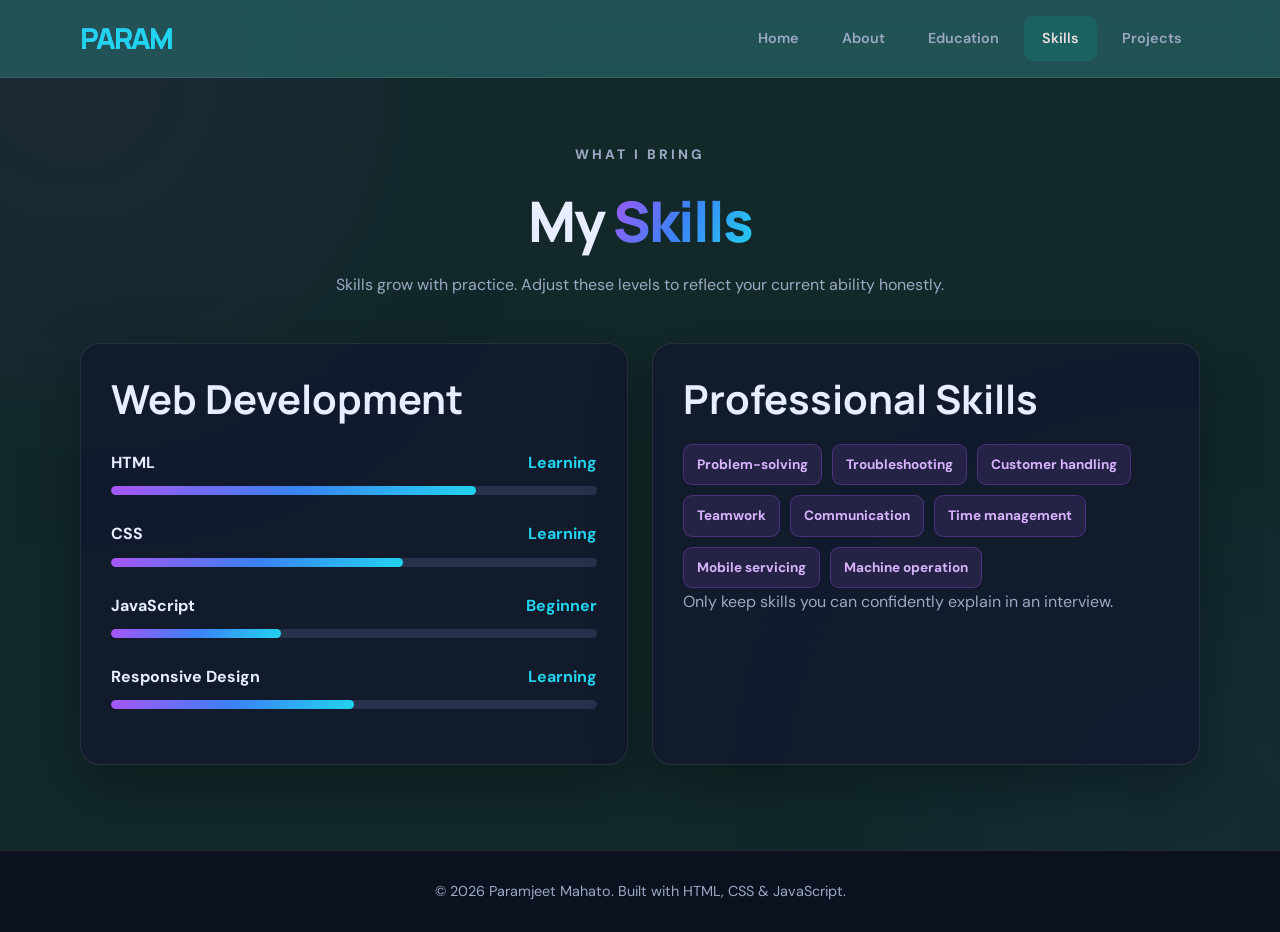
==== skills.html @ 2ce36406 "add about" ====
<!DOCTYPE html>
<html lang="en">
<head>
  <meta charset="UTF-8"><meta name="viewport" content="width=device-width, initial-scale=1.0">
  <title>Skills | Paramjeet Mahato</title><link rel="stylesheet" href="style.css"><script src="script.js" defer></script>
</head>
<body>
  <header class="site-header"><a class="logo" href="index.html"><span>PARAM</span></a><button class="menu-toggle" aria-label="Toggle navigation" aria-expanded="false">☰</button>
    <nav class="nav-links" aria-label="Main navigation"><a href="index.html">Home</a><a href="about.html">About</a><a href="education.html">Education</a><a class="active" href="skills.html">Skills</a><a href="projects.html">Projects</a></nav>
  </header>
  <main class="container page-content">
    <section class="page-title"><p class="eyebrow">WHAT I BRING</p><h1>My <span>Skills</span></h1><p>Skills grow with practice. Adjust these levels to reflect your current ability honestly.</p></section>
    <section class="skills-layout">
      <article class="panel"><h2>Web Development</h2>
        <div class="skill-row"><div class="skill-label"><span>HTML</span><span>Learning</span></div><div class="skill-track"><span style="width:75%"></span></div></div>
        <div class="skill-row"><div class="skill-label"><span>CSS</span><span>Learning</span></div><div class="skill-track"><span style="width:60%"></span></div></div>
        <div class="skill-row"><div class="skill-label"><span>JavaScript</span><span>Beginner</span></div><div class="skill-track"><span style="width:35%"></span></div></div>
        <div class="skill-row"><div class="skill-label"><span>Responsive Design</span><span>Learning</span></div><div class="skill-track"><span style="width:50%"></span></div></div>
      </article>
      <article class="panel"><h2>Professional Skills</h2><div class="chips"><span>Problem-solving</span><span>Troubleshooting</span><span>Customer handling</span><span>Teamwork</span><span>Communication</span><span>Time management</span><span>Mobile servicing</span><span>Machine operation</span></div><p class="muted small-note">Only keep skills you can confidently explain in an interview.</p></article>
    </section>
  </main>
  <footer class="site-footer"><p>© <span class="year"></span> Paramjeet Mahato. Built with HTML, CSS &amp; JavaScript.</p></footer>
</body>
</html>
---- style.css ----
/* =========================================
   PARAMJEET MAHATO
   PREMIUM DEVELOPER PORTFOLIO
========================================= */

@import url('https://fonts.googleapis.com/css2?family=DM+Sans:wght@400;500;600;700;800&family=Manrope:wght@400;500;600;700;800&display=swap');

:root {
    --bg: #122829;
    --bg2: #c2c5d1;
    --card: #e9ebf0;

    --white: #ffffff;
    --text: #e8edff;
    --muted: #9ca9c4;

    --purple: #a855f7;
    --blue: #3b82f6;
    --cyan: #22d3ee;
    --pink: #ec4899;

    --gradient: linear-gradient(
        120deg,
        #a855f7,
        #3b82f6,
        #22d3ee
    );

    --border: rgba(255,255,255,.09);
    --shadow: 0 20px 60px rgba(0,0,0,.3);
}

/* RESET */

* {
    margin: 0;
    padding: 0;
    box-sizing: border-box;
}

html {
    scroll-behavior: smooth;
    scroll-padding-top: 90px;
}

body {
    background: var(--bg);
    color: var(--text);
    font-family: 'DM Sans', sans-serif;
    line-height: 1.7;
    overflow-x: hidden;
}

img {
    max-width: 100%;
    display: block;
}

a {
    text-decoration: none;
    color: inherit;
}

button {
    font: inherit;
}

.container {
    width: min(1120px, calc(100% - 48px));
    margin-inline: auto;
}

/* BACKGROUND EFFECT */

body::before {
    content: "";
    position: fixed;
    width: 350px;
    height: 350px;
    background: var(--purple);
    filter: blur(150px);
    opacity: .13;
    top: -100px;
    left: -100px;
    pointer-events: none;
    z-index: -1;
}

body::after {
    content: "";
    position: fixed;
    width: 350px;
    height: 350px;
    background: var(--blue);
    filter: blur(150px);
    opacity: .12;
    right: -100px;
    bottom: -100px;
    pointer-events: none;
    z-index: -1;
}

/* HEADINGS */

h1, h2, h3 {
    font-family: 'Manrope', sans-serif;
    line-height: 1.25;
}

h1 {
    font-size: clamp(2.5rem, 7vw, 4.7rem);
    font-weight: 800;
    letter-spacing: -2px;
}

h2 {
    font-size: clamp(1.7rem, 4vw, 2.5rem);
}

h3 {
    font-size: 1.2rem;
}

/* HEADER */

.site-header {
    min-height: 78px;
    display: flex;
    align-items: center;
    justify-content: space-between;

    padding-inline: max(24px, calc((100% - 1120px)/2));

    position: sticky;
    top: 0;
    z-index: 999;

    background: rgba(36, 88, 90, 0.88);
    backdrop-filter: blur(20px);

    border-bottom: 1px solid var(--border);
}

.logo {
    font-family: 'Manrope', sans-serif;
    font-size: 1.8rem;
    font-weight: 800;
    letter-spacing: -2px;

    background: var(--gradient);
    background-clip: text;
    -webkit-background-clip: text;
    color: transparent;
}

.logo span {
    color: var(--cyan);
}

/* NAVIGATION */

.nav-links {
    display: flex;
    align-items: end;
    gap: 7px;
}

.nav-links a {
    color: var(--muted);
    font-size: .9rem;
    font-weight: 600;

    padding: 10px 18px;
    border-radius: 9px;

    transition: var(--text) ;
}

.nav-links a:hover,
.nav-links a.active {
    color: rgb(236, 221, 221);
    background: rgba(15, 187, 178, 0.15);
}

/* MOBILE MENU BUTTON */

.menu-toggle {
    display: none;
    color: white;
    background: var(--card);

    border: 1px solid var(--border);
    border-radius: 10px;

    padding: 8px 13px;
    font-size: 1.5rem;
    cursor: pointer;
}

/* HERO */

.hero {
    min-height: 650px;

    display: grid;
    grid-template-columns: 1.35fr .85fr;

    align-items: center;
    gap: 65px;

    padding-block: 85px;
}

.eyebrow {
    color: var(--cyan);
    font-size: .85rem;
    font-weight: 800;
    letter-spacing: 3px;
    margin-bottom: 20px;
}

.hero h1 {
    margin-bottom: 20px;
}

.hero h1 span {
    background: var(--gradient);
    background-clip: text;
    -webkit-background-clip: text;
    color: transparent;
}

.hero h2 {
    color: #17cfcf;
    font-size: clamp(1.1rem, 2.5vw, 1.5rem);
    margin-bottom: 18px;
}

.lead {
    color: var(--muted);
    max-width: 600px;
    font-size: 1.05rem;
}

/* BUTTONS */

.hero-actions {
    display: flex;
    flex-wrap: wrap;
    gap: 14px;
    margin: 30px 0;
}

.btn {
    display: inline-flex;
    align-items: center;
    justify-content: center;

    padding: 13px 24px;
    border-radius: 12px;

    background: var(--gradient);
    color: white;

    font-weight: 700;
    border: 1px solid transparent;

    transition: .3s;
}

.btn:hover {
    transform: translateY(-4px);
    box-shadow: 0 10px 30px rgba(168,85,247,.3);
}

.btn-outline {
    background: transparent;
    border-color: var(--purple);
    color: white;
}

.btn-outline:hover {
    background: var(--gradient);
}

/* QUICK FACTS */

.quick-facts {
    display: flex;
    flex-wrap: wrap;
    gap: 35px;
}

.quick-facts div {
    display: flex;
    flex-direction: column;
}

.quick-facts strong {
    color: white;
    font-size: 1rem;
}

.quick-facts small {
    color: var(--muted);
}

/* PROFILE CARD */

.profile-card {
    position: relative;
    overflow: hidden;
    text-align: center;
    padding: 35px 25px;

    background: linear-gradient(
        145deg,
        #112b25,
        #0a5268
    );

    border: 1px solid rgba(168,85,247,.25);
    border-radius: 25px;

    box-shadow: var(--shadow);
    transition: .4s;
}

.profile-card:hover {
    transform: translateY(-8px);
    box-shadow: 0 20px 60px rgba(168,85,247,.15);
}

.profile-card::before {
    content: "";
    position: absolute;
    width: 200px;
    height: 200px;
    background: var(--purple);
    filter: blur(100px);
    opacity: .2;
    top: -100px;
    left: 50%;
    transform: translateX(-50%);
}

.avatar {
    width: 145px;
    height: 145px;

    object-fit: cover;
    border-radius: 50%;

    border: 4px solid var(--purple);
    box-shadow: 0 0 35px rgba(168,85,247,.35);

    margin: 10px auto 25px;
}

.card-label {
    color: var(--cyan);
    font-size: .75rem;
    letter-spacing: 3px;
    font-weight: 800;
    margin-bottom: 12px;
}

.profile-card p:not(.card-label) {
    color: var(--muted);
}

.status {
    display: inline-flex;
    align-items: center;
    gap: 8px;

    padding: 8px 15px;
    border-radius: 30px;

    background: rgba(34,197,94,.12);
    color: #4ade80;

    font-size: .8rem;
    font-weight: 700;
}

.status i {
    width: 8px;
    height: 8px;
    background: #4ade80;
    border-radius: 50%;
}

/* SECTIONS */

.section {
    padding: 85px 0;
}

.soft-bg {
    background: rgba(168,85,247,.055);
    border-block: 1px solid var(--border);
}

.section-heading {
    text-align: center;
    max-width: 700px;
    margin: 0 auto 45px;
}

.section-heading h2 {
    margin-bottom: 15px;
}

.section-heading h2 span {
    background: var(--gradient);
    background-clip: text;
    -webkit-background-clip: text;
    color: transparent;
}

.section-heading p {
    color: var(--muted);
}

/* CARDS */

.cards {
    display: grid;
    gap: 24px;
}

.cards.three {
    grid-template-columns: repeat(3, minmax(0,1fr));
}

.cards.two {
    grid-template-columns: repeat(2, minmax(0,1fr));
}

.card,
.panel,
.project-card {
    background: rgba(18,26,45,.9);
    border: 1px solid var(--border);
    border-radius: 20px;

    box-shadow: var(--shadow);
    transition: .3s;
}

.card {
    padding: 30px;
}

.card:hover,
.project-card:hover {
    transform: translateY(-7px);
    border-color: var(--purple);
}

.card h3 {
    margin-bottom: 12px;
}

.card p {
    color: var(--muted);
    margin: 0;
}

.icon {
    width: 55px;
    height: 55px;

    display: grid;
    place-items: center;

    background: linear-gradient(
        135deg,
        rgba(168,85,247,.2),
        rgba(34,211,238,.2)
    );

    color: var(--cyan);
    border-radius: 15px;

    font-size: 1.7rem;
    margin-bottom: 20px;
}

/* ABOUT PAGE */

.page-content {
    padding-block: 65px 85px;
}

.page-title {
    text-align: center;
    max-width: 750px;
    margin: 0 auto 45px;
}

.page-title h1 {
    font-size: clamp(2.3rem,5vw,3.5rem);
    margin-bottom: 15px;
}

.page-title h1 span {
    background: var(--gradient);
    background-clip: text;
    -webkit-background-clip: text;
    color: transparent;
}

.page-title p {
    color: var(--muted);
}

.about-grid {
    display: grid;
    grid-template-columns: 1.5fr 1fr;
    gap: 24px;
}

.panel {
    padding: 30px;
}

.panel h2 {
    margin-bottom: 18px;
}

.panel p {
    color: var(--muted);
}

.highlight-panel {
    background: linear-gradient(
        135deg,
        rgba(168,85,247,.15),
        rgba(59,130,246,.10)
    );
}

.check-list {
    padding-left: 20px;
}

.check-list li {
    padding: 8px 0;
    color: var(--muted);
}

/* SKILLS */

.skills-layout {
    display: grid;
    grid-template-columns: repeat(2,minmax(0,1fr));
    gap: 24px;
}

.skill-row {
    margin: 25px 0;
}

.skill-label {
    display: flex;
    justify-content: space-between;
    gap: 10px;
    font-weight: 700;
    margin-bottom: 10px;
}

.skill-label span:last-child {
    color: var(--cyan);
}

.skill-track {
    height: 9px;
    background: #26314c;
    border-radius: 20px;
    overflow: hidden;
}

.skill-track span {
    display: block;
    height: 100%;
    background: var(--gradient);
    border-radius: 20px;
}

.chips {
    display: flex;
    flex-wrap: wrap;
    gap: 10px;
    margin-top: 20px;
}

.chips span {
    background: rgba(168,85,247,.13);
    border: 1px solid rgba(168,85,247,.3);
    color: #d8b4fe;

    padding: 8px 13px;
    border-radius: 9px;

    font-size: .85rem;
    font-weight: 700;
}

/* PROJECTS */

.project-card {
    overflow: hidden;
}

.project-visual {
    min-height: 190px;
    padding: 25px;

    display: flex;
    flex-direction: column;
    justify-content: space-between;

    color: white;
}

.project-visual span {
    font-size: .8rem;
    font-weight: 800;
}

.project-visual strong {
    font-family: 'Manrope',sans-serif;
    font-size: 1.8rem;
}

.visual-one {
    background: linear-gradient(135deg,#7c3aed,#c084fc);
}

.visual-two {
    background: linear-gradient(135deg,#047857,#34d399);
}

.visual-three {
    background: linear-gradient(135deg,#be185d,#f472b6);
}

.visual-four {
    background: linear-gradient(135deg,#0369a1,#38bdf8);
}

.project-body {
    padding: 25px;
}

.project-body p {
    color: var(--muted);
}

.project-status {
    display: inline-block;
    color: var(--cyan);
    font-size: .8rem;
    font-weight: 700;
    margin-top: 12px;
}

/* CONTACT */

.contact-panel {
    margin-top: 25px;
}

.contact-items {
    display: flex;
    flex-wrap: wrap;
    gap: 12px;
}

.contact-items p {
    background: rgba(168,85,247,.1);
    border: 1px solid var(--border);
    border-radius: 10px;
    padding: 10px 14px;
    color: #d8b4fe;
    overflow-wrap: anywhere;
}

/* TIMELINE */

.timeline {
    max-width: 850px;
    margin: auto;
    border-left: 2px solid var(--purple);
    padding-left: 28px;
}

.timeline-item {
    position: relative;
    margin-bottom: 25px;
}

.timeline-dot {
    position: absolute;
    left: -36px;
    top: 35px;

    width: 15px;
    height: 15px;

    background: var(--cyan);
    border: 3px solid var(--purple);
    border-radius: 50%;
}

/* FOOTER */

.site-footer {
    padding: 28px 20px;
    text-align: center;

    background: #0c1120;
    border-top: 1px solid var(--border);

    color: var(--muted);
    font-size: .9rem;
}

.site-footer p {
    margin: 0;
}

/* CALL TO ACTION */

.callout {
    display: flex;
    align-items: center;
    justify-content: space-between;
    gap: 25px;
    padding-block: 65px;
}

.callout p {
    color: var(--muted);
}

/* =========================================
   TABLET RESPONSIVE
========================================= */

@media (max-width: 900px) {

    .hero {
        grid-template-columns: 1fr;
        gap: 45px;
    }

    .profile-card {
        max-width: 460px;
        width: 100%;
        margin-inline: auto;
    }

    .cards.three {
        grid-template-columns: repeat(2,minmax(0,1fr));
    }

    .about-grid {
        grid-template-columns: 1fr;
    }

}

/* =========================================
   MOBILE RESPONSIVE
========================================= */

@media (max-width: 680px) {

    .container {
        width: calc(100% - 32px);
    }

    .site-header {
        min-height: 68px;
        padding-inline: 16px;
    }

    .logo {
        font-size: 1.5rem;
    }

    .menu-toggle {
        display: block;
    }

    .nav-links {
        display: none;

        position: absolute;
        top: 67px;
        left: 0;
        right: 0;

        padding: 15px 16px 20px;

        background: #111a2e;
        border-bottom: 1px solid var(--border);

        flex-direction: column;
        align-items: stretch;
        gap: 5px;
    }

    .nav-links.open {
        display: flex;
    }

    .nav-links a {
        display: block;
        padding: 12px 15px;
        font-size: .95rem;
    }

    .hero {
        min-height: auto;
        padding-block: 55px;
        gap: 35px;
    }

    .hero h1 {
        font-size: clamp(2.3rem,10vw,3.4rem);
        letter-spacing: -1.5px;
    }

    .hero h2 {
        font-size: 1.15rem;
    }

    .lead {
        font-size: .98rem;
    }

    .hero-actions {
        gap: 10px;
    }

    .hero-actions .btn {
        flex: 1 1 140px;
        padding: 12px 14px;
    }

    .quick-facts {
        gap: 20px;
    }

    .profile-card {
        padding: 28px 18px;
    }

    .avatar {
        width: 125px;
        height: 125px;
    }

    .section {
        padding: 60px 0;
    }

    .section-heading {
        margin-bottom: 30px;
    }

    .cards.three,
    .cards.two {
        grid-template-columns: 1fr;
        gap: 18px;
    }

    .card,
    .panel {
        padding: 23px;
    }

    .skills-layout {
        grid-template-columns: 1fr;
    }

    .page-content {
        padding-block: 40px 60px;
    }

    .page-title {
        margin-bottom: 35px;
    }

    .contact-items {
        flex-direction: column;
    }

    .timeline {
        padding-left: 22px;
        margin-left: 10px;
    }

    .timeline-dot {
        left: -30px;
    }

    .callout {
        align-items: flex-start;
        flex-direction: column;
        padding-block: 45px;
    }

}

/* SMALL MOBILE */

@media (max-width: 380px) {

    .container {
        width: calc(100% - 24px);
    }

    .hero h1 {
        font-size: 2.2rem;
    }

    .quick-facts {
        gap: 14px;
    }

    .profile-card {
        padding: 24px 15px;
    }

    .btn {
        font-size: .85rem;
    }

}

/* ACCESSIBILITY */

@media (prefers-reduced-motion: reduce) {
    *,
    *::before,
    *::after {
        scroll-behavior: auto !important;
        animation: none !important;
        transition: none !important;
    }
}
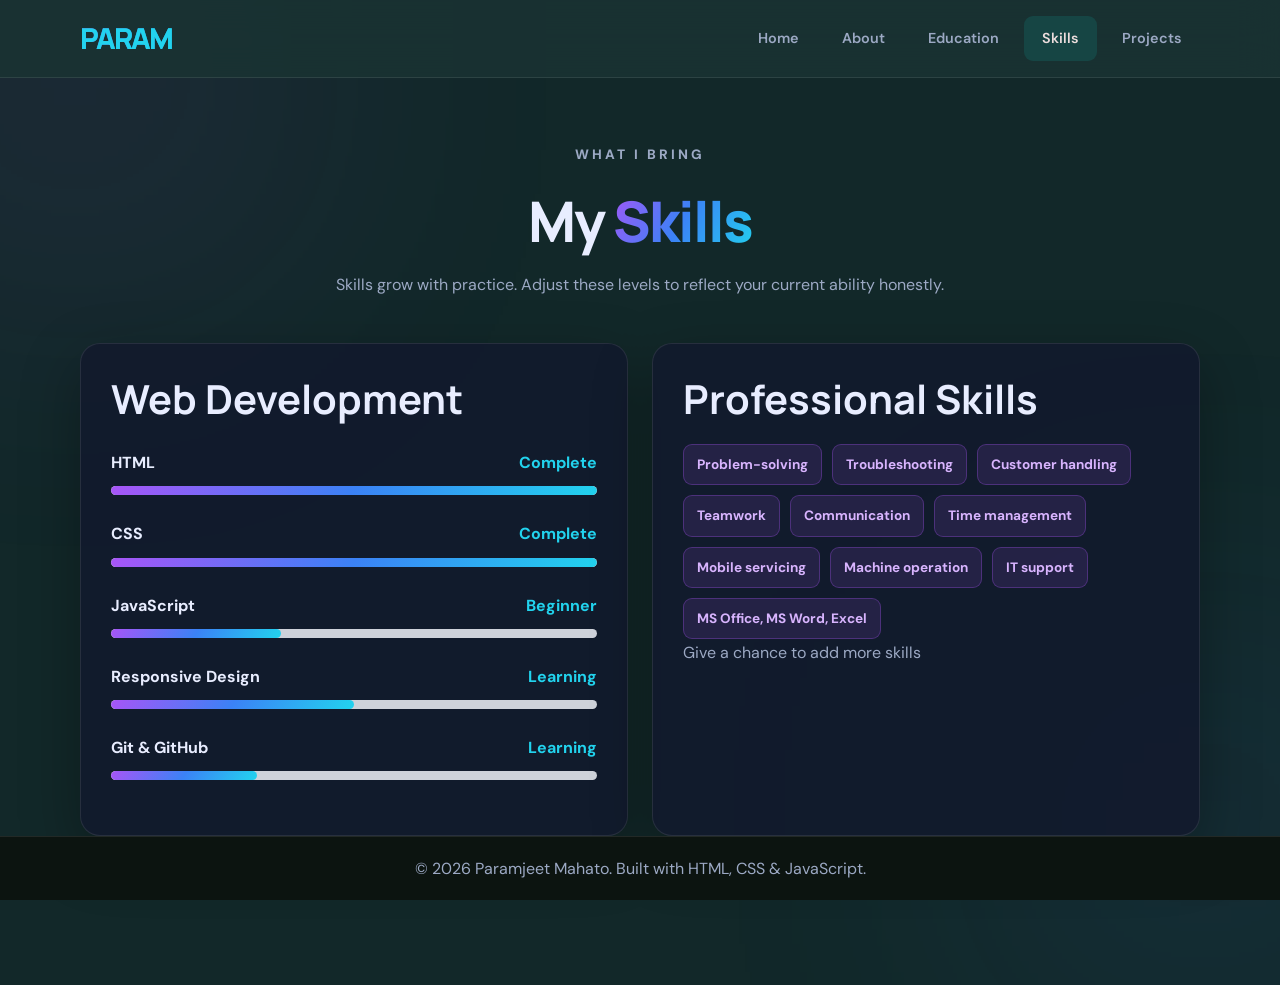
==== commit fb901388: "changes in skills" ====
--- a/skills.html
+++ b/skills.html
@@ -12,12 +12,28 @@
     <section class="page-title"><p class="eyebrow">WHAT I BRING</p><h1>My <span>Skills</span></h1><p>Skills grow with practice. Adjust these levels to reflect your current ability honestly.</p></section>
     <section class="skills-layout">
       <article class="panel"><h2>Web Development</h2>
-        <div class="skill-row"><div class="skill-label"><span>HTML</span><span>Learning</span></div><div class="skill-track"><span style="width:75%"></span></div></div>
-        <div class="skill-row"><div class="skill-label"><span>CSS</span><span>Learning</span></div><div class="skill-track"><span style="width:60%"></span></div></div>
+        <div class="skill-row"><div class="skill-label"><span>HTML</span><span>Complete</span></div><div class="skill-track"><span style="width:100%"></span></div></div>
+        <div class="skill-row"><div class="skill-label"><span>CSS</span><span>Complete</span></div><div class="skill-track"><span style="width:100%"></span></div></div>
         <div class="skill-row"><div class="skill-label"><span>JavaScript</span><span>Beginner</span></div><div class="skill-track"><span style="width:35%"></span></div></div>
-        <div class="skill-row"><div class="skill-label"><span>Responsive Design</span><span>Learning</span></div><div class="skill-track"><span style="width:50%"></span></div></div>
+        <div class="skill-row"><div class="skill-label"><span>Responsive Design</span><span>Learning</span></div>
+        <div class="skill-track"><span style="width:50%"></span> </div>
+      </div>
+      <div class="skill-row"><div class="skill-label"><span>Git &amp; GitHub</span><span>Learning</span></div><div class="skill-track"><span style="width:30%"></span></div></div>
       </article>
-      <article class="panel"><h2>Professional Skills</h2><div class="chips"><span>Problem-solving</span><span>Troubleshooting</span><span>Customer handling</span><span>Teamwork</span><span>Communication</span><span>Time management</span><span>Mobile servicing</span><span>Machine operation</span></div><p class="muted small-note">Only keep skills you can confidently explain in an interview.</p></article>
+      <article class="panel"><h2>Professional Skills</h2>
+        <div class="chips"><span>Problem-solving</span>
+          <span>Troubleshooting</span>
+          <span>Customer handling</span>
+          <span>Teamwork</span>
+          <span>Communication</span>
+          <span>Time management</span>
+          <span>Mobile servicing</span>
+          <span>Machine operation</span>
+          <span>IT support</span>
+          <span>MS Office, MS Word, Excel</span>
+        </div>
+        <p class="muted small-note">Give a chance to add more skills</p>
+      </article>
     </section>
   </main>
   <footer class="site-footer"><p>© <span class="year"></span> Paramjeet Mahato. Built with HTML, CSS &amp; JavaScript.</p></footer>
--- a/style.css
+++ b/style.css
@@ -7,7 +7,7 @@
 
 :root {
     --bg: #122829;
-    --bg2: #c2c5d1;
+    --bg2: #162f94;
     --card: #e9ebf0;
 
     --white: #ffffff;
@@ -108,7 +108,7 @@
 }
 
 h1 {
-    font-size: clamp(2.5rem, 7vw, 4.7rem);
+    font-size: 40px;
     font-weight: 800;
     letter-spacing: -2px;
 }
@@ -127,15 +127,15 @@
     min-height: 78px;
     display: flex;
     align-items: center;
-    justify-content: space-between;
+    justify-content:space-between;
 
     padding-inline: max(24px, calc((100% - 1120px)/2));
 
-    position: sticky;
+    position: staticky;
     top: 0;
     z-index: 999;
 
-    background: rgba(36, 88, 90, 0.88);
+    background: rgba(26, 51, 51, 0.88);
     backdrop-filter: blur(20px);
 
     border-bottom: 1px solid var(--border);
@@ -260,7 +260,7 @@
     border-radius: 12px;
 
     background: var(--gradient);
-    color: white;
+    color: rgb(228, 218, 218);
 
     font-weight: 700;
     border: 1px solid transparent;
@@ -398,7 +398,7 @@
 }
 
 .soft-bg {
-    background: rgba(168,85,247,.055);
+    background: rgba(211, 208, 12, 0.055);
     border-block: 1px solid var(--border);
 }
 
@@ -537,7 +537,7 @@
 .highlight-panel {
     background: linear-gradient(
         135deg,
-        rgba(168,85,247,.15),
+        rgba(222, 211, 233, 0.15),
         rgba(59,130,246,.10)
     );
 }
@@ -577,7 +577,7 @@
 
 .skill-track {
     height: 9px;
-    background: #26314c;
+    background: #ced2da;
     border-radius: 20px;
     overflow: hidden;
 }
@@ -691,7 +691,7 @@
 /* TIMELINE */
 
 .timeline {
-    max-width: 850px;
+    max-width: 900px;
     margin: auto;
     border-left: 2px solid var(--purple);
     padding-left: 28px;
@@ -699,7 +699,7 @@
 
 .timeline-item {
     position: relative;
-    margin-bottom: 25px;
+    margin-bottom: 50px;
 }
 
 .timeline-dot {
@@ -718,14 +718,18 @@
 /* FOOTER */
 
 .site-footer {
-    padding: 28px 20px;
+    padding: 18px 20px;
     text-align: center;
 
-    background: #0c1120;
+    background: #0c1410;
     border-top: 1px solid var(--border);
 
     color: var(--muted);
-    font-size: .9rem;
+    font-size: 1rem;
+    position: sticky;
+    bottom: 0;
+    left: 0;
+    right: 0;
 }
 
 .site-footer p {
